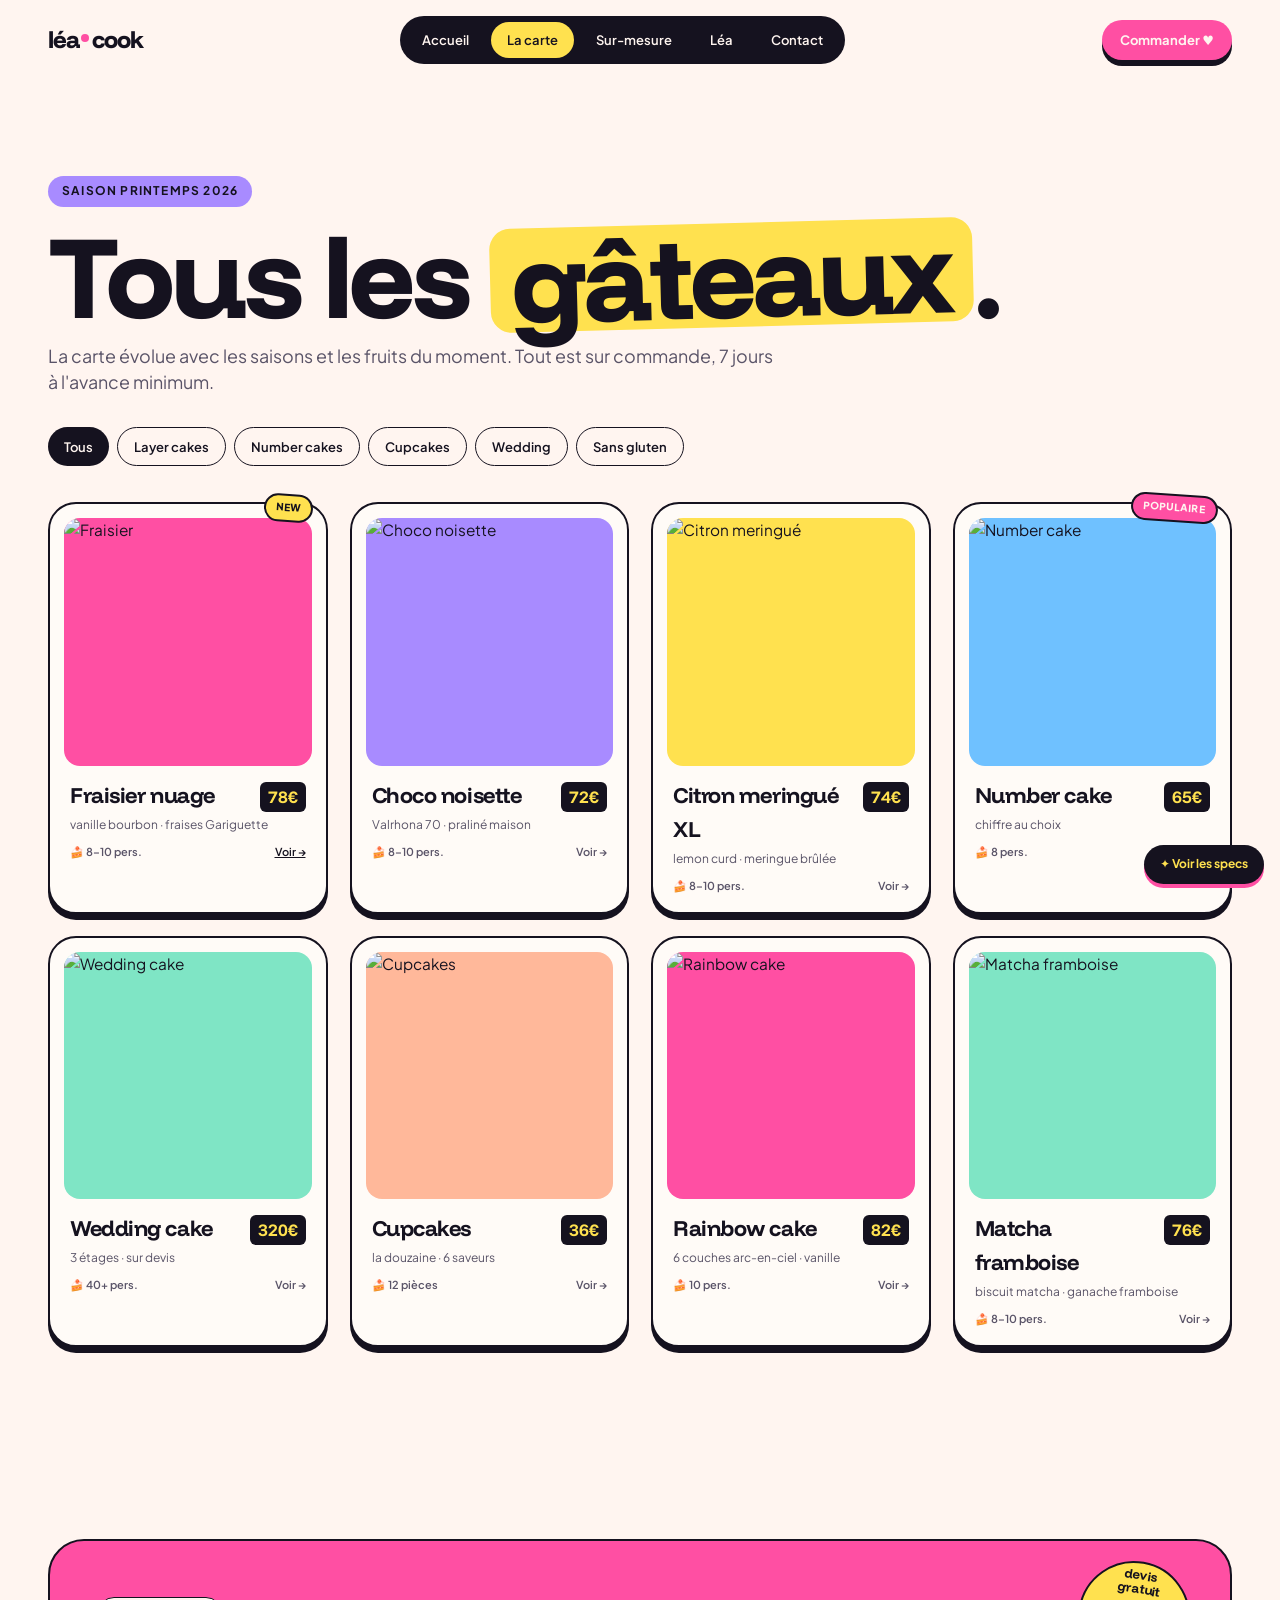
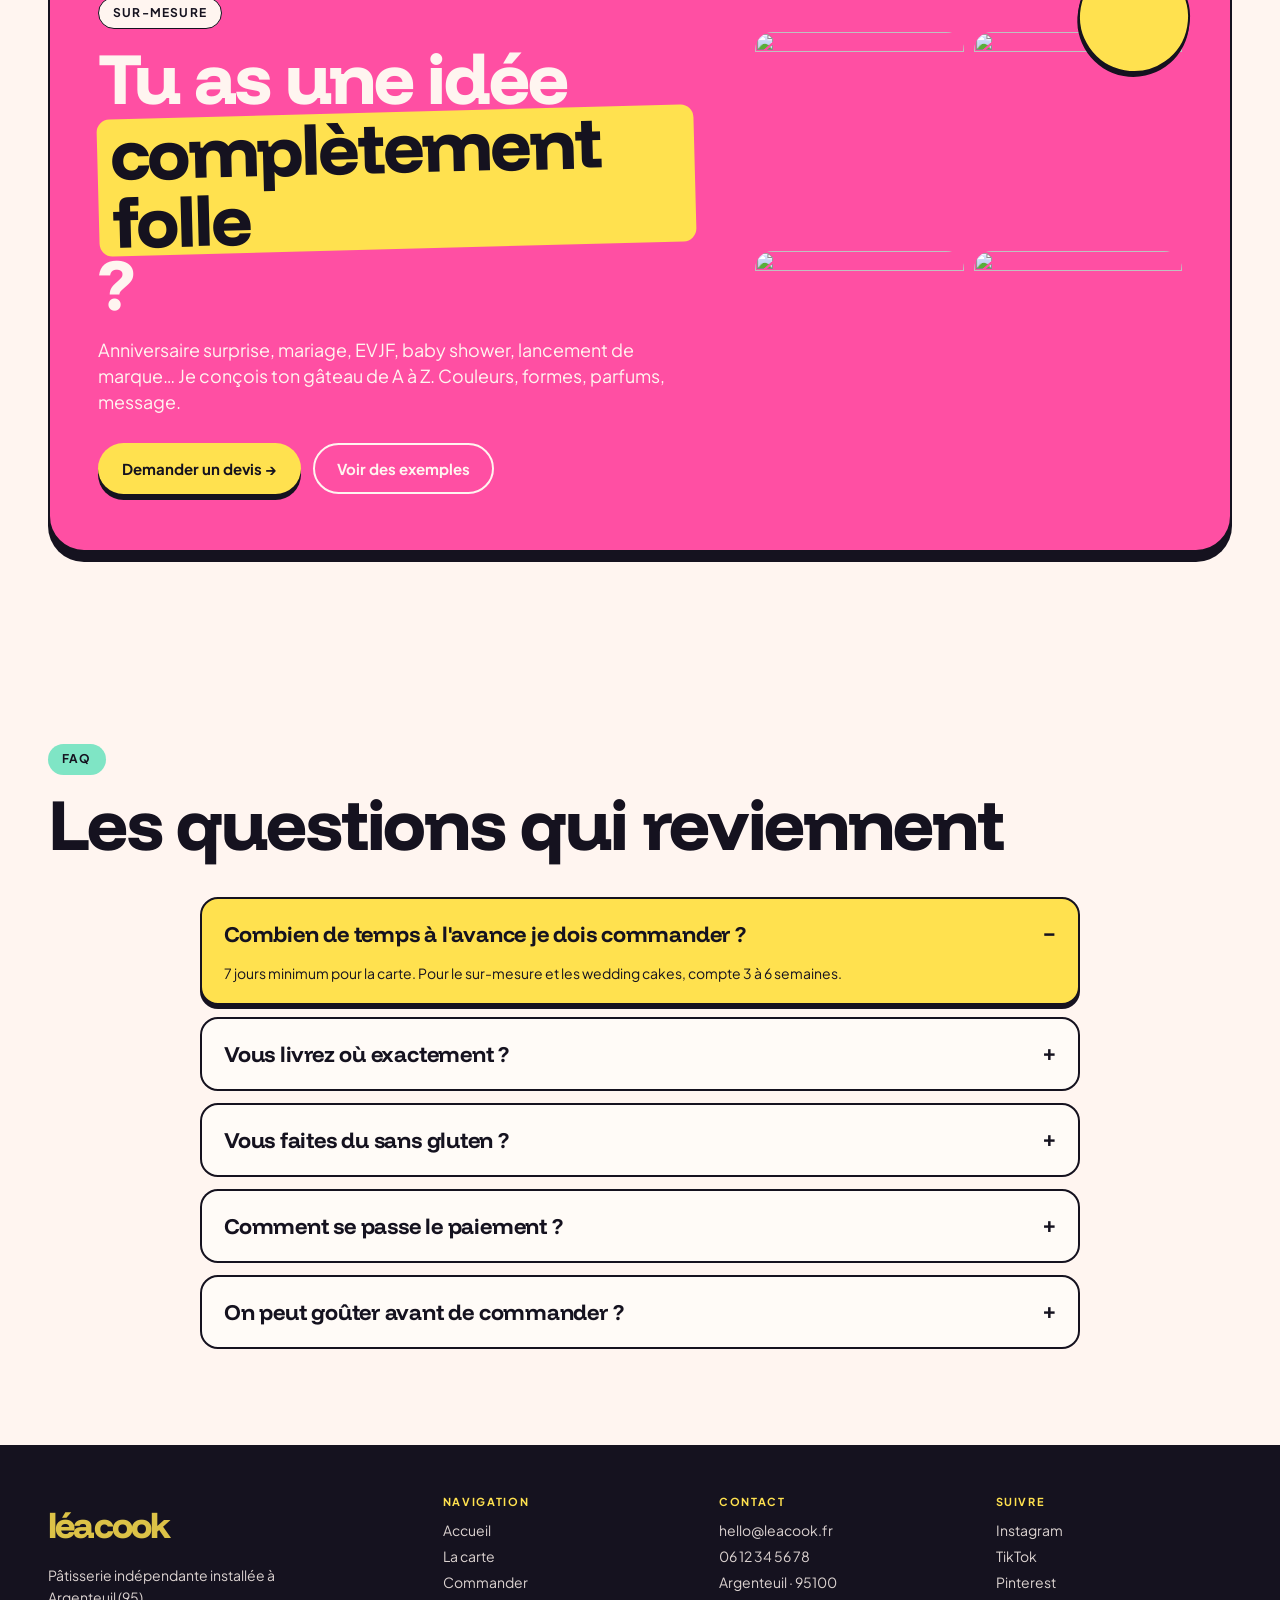
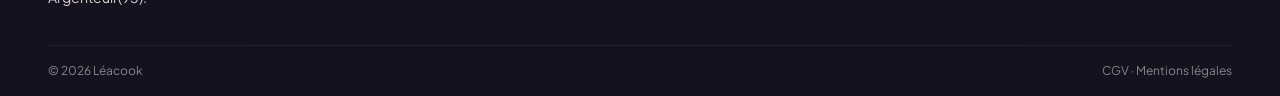
==== léacook/carte.html @ 70125876 "Add files via upload" ====
<!doctype html>
<html lang="fr">
<head>
<meta charset="utf-8" />
<meta name="viewport" content="width=device-width, initial-scale=1" />
<title>La carte — Léacook</title>
<link rel="preconnect" href="https://fonts.googleapis.com" />
<link rel="preconnect" href="https://fonts.gstatic.com" crossorigin />
<link href="https://fonts.googleapis.com/css2?family=Funnel+Display:wght@500;700;800&family=Plus+Jakarta+Sans:wght@400;500;600;700;800&display=swap" rel="stylesheet" />
<link rel="stylesheet" href="styles.css" />
</head>
<body>

<header class="nav">
  <a href="index.html" class="logo">léa<span class="dot"></span>cook</a>
  <nav class="nav-links">
    <a href="index.html">Accueil</a>
    <a href="carte.html" class="active">La carte</a>
    <a href="index.html#sur-mesure">Sur-mesure</a>
    <a href="index.html#lea">Léa</a>
    <a href="index.html#contact">Contact</a>
  </nav>
  <a href="commander.html" class="btn btn--pink btn--sm nav-cta">Commander ♥</a>
  <button class="nav-burger" aria-label="Menu">☰</button>
</header>

<section class="section" style="padding-bottom: 24px;">
  <div class="container">
    <span class="pill pill--lilac" style="margin-bottom: 16px;">Saison printemps 2026</span>
    <h1 class="h1" style="margin-bottom: 16px;">
      Tous les <span class="hl hl--lemon">gâteaux</span>.
    </h1>
    <p class="lead">
      La carte évolue avec les saisons et les fruits du moment.
      Tout est sur commande, 7 jours à l'avance minimum.
    </p>
  </div>
</section>

<div style="position: sticky; top: 74px; z-index: 40; background: var(--cream); padding: 8px 0;">
  <div class="container">
    <div class="chips">
      <button class="chip chip--active">Tous</button>
      <button class="chip">Layer cakes</button>
      <button class="chip">Number cakes</button>
      <button class="chip">Cupcakes</button>
      <button class="chip">Wedding</button>
      <button class="chip">Sans gluten</button>
    </div>
  </div>
</div>

<section class="section" style="padding-top: 24px;">
  <div class="container">
    <div class="grid-cakes grid-cakes--4">
      <article class="card">
        <span class="badge">NEW</span>
        <img class="card__photo" src="https://images.unsplash.com/photo-1565958011703-44f9829ba187?w=600&h=600&fit=crop&q=80" alt="Fraisier" style="background: var(--pink);" />
        <div class="card__body">
          <div class="card__title-row"><h3 class="card__title">Fraisier nuage</h3><span class="card__price">78€</span></div>
          <p class="card__desc">vanille bourbon · fraises Gariguette</p>
          <div class="card__meta"><span>🍰 8–10 pers.</span><a href="fraisier.html" style="color: var(--ink); text-decoration: underline;">Voir →</a></div>
        </div>
      </article>
      <article class="card">
        <img class="card__photo" src="https://images.unsplash.com/photo-1606890737304-57a1ca8a5b62?w=600&h=600&fit=crop&q=80" alt="Choco noisette" style="background: var(--lilac);" />
        <div class="card__body">
          <div class="card__title-row"><h3 class="card__title">Choco noisette</h3><span class="card__price">72€</span></div>
          <p class="card__desc">Valrhona 70 · praliné maison</p>
          <div class="card__meta"><span>🍰 8–10 pers.</span><span>Voir →</span></div>
        </div>
      </article>
      <article class="card">
        <img class="card__photo" src="https://images.unsplash.com/photo-1571115177098-24ec42ed204d?w=600&h=600&fit=crop&q=80" alt="Citron meringué" style="background: var(--lemon);" />
        <div class="card__body">
          <div class="card__title-row"><h3 class="card__title">Citron meringué XL</h3><span class="card__price">74€</span></div>
          <p class="card__desc">lemon curd · meringue brûlée</p>
          <div class="card__meta"><span>🍰 8–10 pers.</span><span>Voir →</span></div>
        </div>
      </article>
      <article class="card">
        <span class="badge badge--pink">POPULAIRE</span>
        <img class="card__photo" src="https://images.unsplash.com/photo-1535254973040-607b474cb50d?w=600&h=600&fit=crop&q=80" alt="Number cake" style="background: var(--sky);" />
        <div class="card__body">
          <div class="card__title-row"><h3 class="card__title">Number cake</h3><span class="card__price">65€</span></div>
          <p class="card__desc">chiffre au choix</p>
          <div class="card__meta"><span>🍰 8 pers.</span><span>Voir →</span></div>
        </div>
      </article>
      <article class="card">
        <img class="card__photo" src="https://images.unsplash.com/photo-1557925923-cd4648e211a0?w=600&h=600&fit=crop&q=80" alt="Wedding cake" style="background: var(--mint);" />
        <div class="card__body">
          <div class="card__title-row"><h3 class="card__title">Wedding cake</h3><span class="card__price">320€</span></div>
          <p class="card__desc">3 étages · sur devis</p>
          <div class="card__meta"><span>🍰 40+ pers.</span><span>Voir →</span></div>
        </div>
      </article>
      <article class="card">
        <img class="card__photo" src="https://images.unsplash.com/photo-1599785209707-a456fc1337bb?w=600&h=600&fit=crop&q=80" alt="Cupcakes" style="background: var(--peach);" />
        <div class="card__body">
          <div class="card__title-row"><h3 class="card__title">Cupcakes</h3><span class="card__price">36€</span></div>
          <p class="card__desc">la douzaine · 6 saveurs</p>
          <div class="card__meta"><span>🍰 12 pièces</span><span>Voir →</span></div>
        </div>
      </article>
      <article class="card">
        <img class="card__photo" src="https://images.unsplash.com/photo-1464347744102-11db6282f854?w=600&h=600&fit=crop&q=80" alt="Rainbow cake" style="background: var(--pink);" />
        <div class="card__body">
          <div class="card__title-row"><h3 class="card__title">Rainbow cake</h3><span class="card__price">82€</span></div>
          <p class="card__desc">6 couches arc-en-ciel · vanille</p>
          <div class="card__meta"><span>🍰 10 pers.</span><span>Voir →</span></div>
        </div>
      </article>
      <article class="card">
        <img class="card__photo" src="https://images.unsplash.com/photo-1578985545062-69928b1d9587?w=600&h=600&fit=crop&q=80" alt="Matcha framboise" style="background: var(--mint);" />
        <div class="card__body">
          <div class="card__title-row"><h3 class="card__title">Matcha framboise</h3><span class="card__price">76€</span></div>
          <p class="card__desc">biscuit matcha · ganache framboise</p>
          <div class="card__meta"><span>🍰 8–10 pers.</span><span>Voir →</span></div>
        </div>
      </article>
    </div>
  </div>
</section>

<section class="section">
  <div class="container">
    <div class="cta-band">
      <div class="sticker no-mobile" style="top: 20px; right: 40px; transform: rotate(10deg);">devis<br />gratuit</div>
      <div class="cta-band__grid">
        <div>
          <span class="pill pill--cream" style="margin-bottom: 14px;">Sur-mesure</span>
          <h2 class="h2" style="margin-bottom: 20px;">
            Tu as une idée<br />
            <span class="hl hl--lemon" style="color: var(--ink);">complètement folle</span> ?
          </h2>
          <p class="lead" style="color: var(--cream); margin-bottom: 28px;">
            Anniversaire surprise, mariage, EVJF, baby shower, lancement de marque…
            Je conçois ton gâteau de A à Z. Couleurs, formes, parfums, message.
          </p>
          <div class="flex gap-3" style="flex-wrap: wrap;">
            <a href="commander.html" class="btn btn--lemon">Demander un devis →</a>
            <a href="#" class="btn btn--ghost" style="color: var(--cream); border-color: var(--cream);">Voir des exemples</a>
          </div>
        </div>
        <div style="display: grid; grid-template-columns: 1fr 1fr; gap: 10px;">
          <img src="https://images.unsplash.com/photo-1557925923-cd4648e211a0?w=400&h=400&fit=crop&q=80" alt="" style="width:100%; aspect-ratio:1/1; border-radius:18px; object-fit:cover;" />
          <img src="https://images.unsplash.com/photo-1464347744102-11db6282f854?w=400&h=400&fit=crop&q=80" alt="" style="width:100%; aspect-ratio:1/1; border-radius:18px; object-fit:cover;" />
          <img src="https://images.unsplash.com/photo-1542826438-bd32f43d626f?w=400&h=400&fit=crop&q=80" alt="" style="width:100%; aspect-ratio:1/1; border-radius:18px; object-fit:cover;" />
          <img src="https://images.unsplash.com/photo-1578985545062-69928b1d9587?w=400&h=400&fit=crop&q=80" alt="" style="width:100%; aspect-ratio:1/1; border-radius:18px; object-fit:cover;" />
        </div>
      </div>
    </div>
  </div>
</section>

<section class="section">
  <div class="container">
    <span class="pill pill--mint" style="margin-bottom: 14px;">FAQ</span>
    <h2 class="h2" style="margin-bottom: 40px;">Les questions qui reviennent</h2>
    <div class="faq">
      <details class="faq__item" open>
        <summary class="faq__q">Combien de temps à l'avance je dois commander ?</summary>
        <p class="faq__a">7 jours minimum pour la carte. Pour le sur-mesure et les wedding cakes, compte 3 à 6 semaines.</p>
      </details>
      <details class="faq__item">
        <summary class="faq__q">Vous livrez où exactement ?</summary>
        <p class="faq__a">Tout le Val d'Oise (95) et la petite couronne nord (Saint-Denis, Asnières, Gennevilliers). Livraison à partir de 8€ selon la distance.</p>
      </details>
      <details class="faq__item">
        <summary class="faq__q">Vous faites du sans gluten ?</summary>
        <p class="faq__a">Oui, sur demande, avec un supplément de 8€. Mention "atelier non certifié sans allergènes" — je travaille avec de la farine dans le même espace.</p>
      </details>
      <details class="faq__item">
        <summary class="faq__q">Comment se passe le paiement ?</summary>
        <p class="faq__a">Acompte de 30% à la commande, solde à la livraison. CB, virement ou espèces.</p>
      </details>
      <details class="faq__item">
        <summary class="faq__q">On peut goûter avant de commander ?</summary>
        <p class="faq__a">Pour les wedding cakes uniquement, sur rendez-vous à l'atelier d'Argenteuil.</p>
      </details>
    </div>
  </div>
</section>

<footer class="footer">
  <div class="footer__grid">
    <div class="footer__col">
      <a class="logo" href="index.html" style="color: var(--lemon); font-size: 36px;">léa<span class="dot"></span>cook</a>
      <p style="margin-top: 12px; max-width: 280px;">Pâtisserie indépendante installée à Argenteuil (95).</p>
    </div>
    <div class="footer__col"><h4>Navigation</h4>
      <a href="index.html">Accueil</a><a href="carte.html">La carte</a><a href="commander.html">Commander</a>
    </div>
    <div class="footer__col"><h4>Contact</h4>
      <p>hello@leacook.fr</p><p>06 12 34 56 78</p><p>Argenteuil · 95100</p>
    </div>
    <div class="footer__col"><h4>Suivre</h4>
      <a href="#">Instagram</a><a href="#">TikTok</a><a href="#">Pinterest</a>
    </div>
  </div>
  <div class="footer__bottom">
    <span>© 2026 Léacook</span>
    <span>CGV · Mentions légales</span>
  </div>
</footer>

<a href="specs.html" class="specs-ribbon">✦ Voir les specs</a>

</body>
</html>
---- léacook/styles.css ----
/* =========================================================
   Léacook — design system (Bonbon)
   Mobile-first · breakpoints 640 / 1024 / 1280
   ========================================================= */

:root {
  /* Couleurs */
  --pink: #FF4FA3;
  --lilac: #A88BFF;
  --lemon: #FFE14F;
  --sky: #6FC1FF;
  --mint: #7FE5C5;
  --peach: #FFB89A;
  --cream: #FFF5F0;
  --paper: #FFFBF7;
  --ink: #15121F;
  --ink-soft: #5A5468;

  /* Type */
  --font-display: 'Funnel Display', 'Bricolage Grotesque', system-ui, sans-serif;
  --font-body: 'Plus Jakarta Sans', system-ui, sans-serif;

  /* Espacement fluide */
  --pad-x: clamp(18px, 4vw, 48px);
  --gap-section: clamp(48px, 8vw, 96px);

  /* Tailles type fluides */
  --fs-h1: clamp(48px, 10vw, 116px);
  --fs-h2: clamp(36px, 6vw, 72px);
  --fs-h3: clamp(22px, 2.4vw, 30px);
  --fs-display: clamp(48px, 9vw, 96px);
  --fs-body: clamp(15px, 1.2vw, 17px);
  --fs-body-lg: clamp(16px, 1.4vw, 20px);

  /* Container */
  --container: 1280px;

  /* Shadow durs */
  --sh-2: 0 4px 0 var(--ink);
  --sh-3: 0 6px 0 var(--ink);
  --sh-4: 0 8px 0 var(--ink);
}

* { box-sizing: border-box; }

html, body {
  margin: 0;
  padding: 0;
  background: var(--cream);
  color: var(--ink);
  font-family: var(--font-body);
  font-size: var(--fs-body);
  line-height: 1.55;
  -webkit-font-smoothing: antialiased;
}

body { overflow-x: hidden; }
img { max-width: 100%; display: block; }
a { color: inherit; }
button { font: inherit; cursor: pointer; }

.container {
  max-width: var(--container);
  margin: 0 auto;
  padding: 0 var(--pad-x);
}

/* ---------- Type helpers ---------- */
.display { font-family: var(--font-display); font-weight: 800; letter-spacing: -0.04em; line-height: 0.92; }
.h1 { font-family: var(--font-display); font-weight: 800; font-size: var(--fs-h1); line-height: 0.9; letter-spacing: -0.035em; margin: 0; }
.h2 { font-family: var(--font-display); font-weight: 800; font-size: var(--fs-h2); line-height: 0.95; letter-spacing: -0.03em; margin: 0; }
.h3 { font-family: var(--font-display); font-weight: 700; font-size: var(--fs-h3); line-height: 1.05; letter-spacing: -0.015em; margin: 0; }
.lead { font-size: var(--fs-body-lg); line-height: 1.45; color: var(--ink-soft); margin: 0; max-width: 56ch; }

/* Mots highlightés */
.hl { display: inline-block; padding: 0 0.18em; border-radius: 0.18em; }
.hl--pink { background: var(--pink); color: var(--cream); transform: rotate(1.5deg); }
.hl--lilac { background: var(--lilac); transform: rotate(-2deg); }
.hl--lemon { background: var(--lemon); transform: rotate(-1.5deg); }
.hl--mint { background: var(--mint); }

/* ---------- Pill / Badge ---------- */
.pill {
  display: inline-flex; align-items: center; gap: 6px;
  padding: 6px 14px; border-radius: 999px;
  font-size: 12px; font-weight: 700;
  text-transform: uppercase; letter-spacing: 0.1em;
  background: var(--sky); color: var(--ink);
}
.pill--lilac { background: var(--lilac); }
.pill--lemon { background: var(--lemon); }
.pill--mint { background: var(--mint); }
.pill--cream { background: var(--cream); border: 1.5px solid var(--ink); }
.pill--pink { background: var(--pink); color: var(--cream); }

.pill .dot { width: 8px; height: 8px; border-radius: 50%; background: var(--pink); }

/* ---------- Buttons ---------- */
.btn {
  display: inline-flex; align-items: center; justify-content: center; gap: 6px;
  background: var(--ink); color: var(--lemon); border: none;
  padding: 14px 24px; border-radius: 999px;
  font-family: var(--font-body); font-weight: 700; font-size: 15px;
  box-shadow: 0 6px 0 var(--pink);
  transition: transform .12s, box-shadow .12s;
  text-decoration: none;
  white-space: nowrap;
}
.btn:hover { transform: translateY(-2px); box-shadow: 0 8px 0 var(--pink); }
.btn:active { transform: translateY(2px); box-shadow: 0 2px 0 var(--pink); }

.btn--lg { padding: 18px 32px; font-size: 16px; box-shadow: 0 8px 0 var(--pink); }
.btn--sm { padding: 10px 18px; font-size: 13px; box-shadow: 0 4px 0 var(--pink); }

.btn--pink { background: var(--pink); color: var(--cream); box-shadow: 0 6px 0 var(--ink); }
.btn--pink:hover { box-shadow: 0 8px 0 var(--ink); }
.btn--lemon { background: var(--lemon); color: var(--ink); box-shadow: 0 6px 0 var(--ink); }

.btn--ghost {
  background: transparent; color: var(--ink);
  border: 2px solid var(--ink); box-shadow: none;
  padding: 12px 22px;
}
.btn--ghost:hover { background: var(--ink); color: var(--cream); transform: none; }
.btn--ghost.btn--lg { padding: 16px 30px; }

.btn--full { width: 100%; }

/* ---------- Nav ---------- */
.nav {
  display: flex; align-items: center; justify-content: space-between;
  padding: 16px var(--pad-x);
  position: sticky; top: 0; z-index: 50;
  background: var(--cream);
}

.logo {
  font-family: var(--font-display); font-weight: 800;
  font-size: 24px; letter-spacing: -0.05em;
  display: inline-flex; align-items: center; gap: 3px;
  text-decoration: none; color: var(--ink);
}
.logo .dot {
  width: 8px; height: 8px; border-radius: 50%;
  background: var(--pink); margin-bottom: 4px;
}

.nav-links {
  display: none; /* hidden on mobile */
  gap: 6px;
  background: var(--ink); padding: 6px; border-radius: 999px;
}
.nav-links a {
  padding: 8px 16px; border-radius: 999px;
  font-size: 13px; font-weight: 600; color: var(--cream);
  text-decoration: none; transition: background .15s;
}
.nav-links a.active { background: var(--lemon); color: var(--ink); }
.nav-links a:hover:not(.active) { background: rgba(255,255,255,0.12); }

.nav-burger {
  width: 42px; height: 42px; border-radius: 50%;
  background: var(--lemon); border: 2px solid var(--ink);
  font-size: 18px; display: grid; place-items: center;
}
.nav-cta { display: none; }

@media (min-width: 1024px) {
  .nav-links { display: inline-flex; }
  .nav-burger { display: none; }
  .nav-cta { display: inline-flex; }
}

/* ---------- Marquee ---------- */
.marquee {
  background: var(--ink); color: var(--lemon);
  padding: 16px 0; overflow: hidden;
  font-family: var(--font-display); font-weight: 800;
  font-size: clamp(16px, 2vw, 22px); letter-spacing: -0.02em;
  white-space: nowrap;
}
.marquee__track {
  display: inline-flex; gap: 32px;
  animation: marquee 30s linear infinite;
}
.marquee__track > span { display: inline-flex; align-items: center; gap: 32px; }
.marquee .star { color: var(--pink); }
@keyframes marquee { from { transform: translateX(0); } to { transform: translateX(-50%); } }

/* ---------- Cards (gâteaux) ---------- */
.card {
  background: var(--paper);
  border: 2px solid var(--ink); border-radius: 24px;
  padding: 12px; position: relative;
  box-shadow: var(--sh-3);
  transition: transform .15s, box-shadow .15s;
}
.card:hover { transform: translateY(-3px); box-shadow: var(--sh-4); }
.card__photo {
  width: 100%; aspect-ratio: 1 / 1;
  border-radius: 16px; object-fit: cover;
  background: var(--pink);
  border: 0;
}
.card__body { padding: 12px 6px 4px; }
.card__title-row {
  display: flex; justify-content: space-between; align-items: baseline; gap: 8px;
}
.card__title {
  font-family: var(--font-display); font-weight: 700;
  font-size: 18px; letter-spacing: -0.02em; margin: 0;
}
.card__price {
  font-family: var(--font-display); font-weight: 700; font-size: 16px;
  background: var(--ink); color: var(--lemon);
  padding: 2px 8px; border-radius: 6px; flex-shrink: 0;
}
.card__desc {
  font-size: 12px; color: var(--ink-soft);
  margin: 4px 0 0;
}
.card__meta {
  display: flex; justify-content: space-between; align-items: center;
  margin-top: 8px; font-size: 11px; color: var(--ink-soft); font-weight: 600;
}

.badge {
  position: absolute; top: -10px; right: 12px; z-index: 2;
  background: var(--lemon); color: var(--ink);
  padding: 4px 10px; border-radius: 999px;
  font-size: 10px; font-weight: 800; letter-spacing: 0.08em;
  border: 2px solid var(--ink);
  transform: rotate(4deg);
}
.badge--pink { background: var(--pink); color: var(--cream); }

@media (min-width: 640px) {
  .card__title { font-size: 20px; }
  .card__price { font-size: 17px; }
}
@media (min-width: 1024px) {
  .card { padding: 14px; border-radius: 28px; }
  .card__title { font-size: 22px; }
}

/* ---------- Grilles ---------- */
.grid-cakes {
  display: grid; gap: 14px;
  grid-template-columns: repeat(2, 1fr);
}
@media (min-width: 640px) { .grid-cakes { gap: 18px; } }
@media (min-width: 1024px) {
  .grid-cakes { grid-template-columns: repeat(3, 1fr); gap: 22px; }
  .grid-cakes--4 { grid-template-columns: repeat(4, 1fr); }
}

/* ---------- Sticker (badge circulaire) ---------- */
.sticker {
  position: absolute; z-index: 3;
  width: 80px; height: 80px; border-radius: 50%;
  background: var(--lemon); color: var(--ink);
  display: grid; place-items: center; text-align: center;
  font-family: var(--font-display); font-weight: 700;
  font-size: 11px; line-height: 1.1;
  border: 2.5px solid var(--ink);
  box-shadow: 0 4px 0 var(--ink);
  padding: 4px;
}
@media (min-width: 640px) {
  .sticker { width: 96px; height: 96px; font-size: 12px; }
}
@media (min-width: 1024px) {
  .sticker { width: 112px; height: 112px; font-size: 13px; }
}
.sticker--pink { background: var(--pink); color: var(--cream); }
.sticker--mint { background: var(--mint); }
.sticker--cream { background: var(--cream); }

/* ---------- HERO ---------- */
.hero {
  padding: 16px 0 32px;
}
.hero__inner {
  display: grid; gap: 32px;
  grid-template-columns: 1fr;
  align-items: center;
}
.hero__photo-wrap {
  position: relative; max-width: 540px; margin: 0 auto;
}
.hero__photo {
  width: 100%; aspect-ratio: 4 / 5;
  object-fit: cover; border-radius: 24px;
  border: 3px solid var(--ink);
  box-shadow: 0 8px 0 var(--ink);
}
.hero__h1 { font-size: var(--fs-h1); margin-bottom: 16px; }
.hero__lead { margin-bottom: 24px; }
.hero__ctas { display: flex; gap: 10px; flex-wrap: wrap; }
.hero__proof {
  display: flex; align-items: center; gap: 14px; margin-top: 28px;
}
.hero__proof-pics { display: flex; }
.hero__proof-pics img {
  width: 32px; height: 32px; border-radius: 50%;
  object-fit: cover; border: 2px solid var(--cream);
  margin-left: -8px;
}
.hero__proof-pics img:first-child { margin-left: 0; }

@media (min-width: 1024px) {
  .hero { padding: 32px 0 64px; }
  .hero__inner { grid-template-columns: 1.15fr 1fr; gap: 56px; }
  .hero__photo-wrap { max-width: none; }
  .hero__photo { aspect-ratio: 5 / 6; border-radius: 32px; box-shadow: 0 10px 0 var(--ink); }
  .hero__ctas { gap: 14px; }
}

/* ---------- Section générique ---------- */
.section { padding: var(--gap-section) 0; }
.section--lilac { background: var(--lilac); }
.section--sky { background: var(--sky); }
.section--pink { background: var(--pink); color: var(--cream); }

.section__header {
  display: flex; flex-direction: column; gap: 16px;
  margin-bottom: 32px;
}
@media (min-width: 1024px) {
  .section__header {
    flex-direction: row; align-items: flex-end; justify-content: space-between;
    margin-bottom: 48px;
  }
}

/* ---------- Filtres ---------- */
.chips { display: flex; gap: 8px; overflow-x: auto; padding-bottom: 4px; }
.chips::-webkit-scrollbar { display: none; }
.chip {
  flex-shrink: 0;
  padding: 8px 16px; border-radius: 999px;
  background: transparent; color: var(--ink);
  border: 1.5px solid var(--ink);
  font-family: var(--font-body); font-size: 13px; font-weight: 600;
}
.chip--active { background: var(--ink); color: var(--cream); border: none; padding: 9.5px 16px; }

/* ---------- Process / Steps ---------- */
.steps { display: grid; gap: 20px; grid-template-columns: 1fr; }
.step {
  background: var(--pink); color: var(--cream);
  border: 2.5px solid var(--ink); border-radius: 24px;
  padding: 24px; box-shadow: var(--sh-4);
}
.step--lemon { background: var(--lemon); color: var(--ink); }
.step--sky { background: var(--sky); color: var(--ink); }
.step__num {
  width: 44px; height: 44px; border-radius: 50%;
  background: var(--cream); color: var(--ink);
  border: 2px solid var(--ink);
  display: grid; place-items: center;
  font-family: var(--font-display); font-weight: 800; font-size: 22px;
  margin-bottom: 14px;
}
.step__title { font-family: var(--font-display); font-weight: 700; font-size: 24px; margin: 0 0 8px; }
.step__desc { margin: 0; font-size: 14px; line-height: 1.5; }
@media (min-width: 768px) {
  .steps { grid-template-columns: repeat(3, 1fr); gap: 24px; }
  .step { padding: 28px; }
}
@media (min-width: 1024px) {
  .step:nth-child(1) { transform: rotate(-1.5deg); }
  .step:nth-child(2) { transform: rotate(1.2deg); }
  .step:nth-child(3) { transform: rotate(-0.8deg); }
}

/* ---------- À propos ---------- */
.about { display: grid; gap: 32px; align-items: center; grid-template-columns: 1fr; }
.about__photo-wrap { position: relative; max-width: 480px; margin: 0 auto; }
.about__photo {
  width: 100%; aspect-ratio: 4/5; object-fit: cover;
  border-radius: 24px; border: 3px solid var(--ink);
  box-shadow: 0 8px 0 var(--ink);
}
@media (min-width: 1024px) {
  .about { grid-template-columns: 0.9fr 1.1fr; gap: 56px; }
  .about__photo-wrap { max-width: none; }
  .about__photo { border-radius: 28px; box-shadow: 0 10px 0 var(--ink); }
}

/* ---------- Reviews ---------- */
.reviews { display: grid; gap: 18px; grid-template-columns: 1fr; }
.review {
  background: var(--cream); border: 2.5px solid var(--ink); border-radius: 24px;
  padding: 24px; box-shadow: var(--sh-3);
}
.review--lemon { background: var(--lemon); }
.review--pink { background: var(--pink); color: var(--cream); }
.review__stars { font-size: 16px; margin-bottom: 12px; }
.review__text { font-family: var(--font-display); font-size: 20px; line-height: 1.35; margin: 0 0 18px; font-weight: 500; }
.review__author { display: flex; align-items: center; gap: 10px; }
.review__avatar {
  width: 32px; height: 32px; border-radius: 50%;
  background: var(--ink); color: var(--lemon);
  display: grid; place-items: center; font-weight: 700; font-size: 13px;
}
.review__name { font-size: 13px; font-weight: 700; }
.review__date { font-size: 12px; opacity: 0.7; }
@media (min-width: 768px) { .reviews { grid-template-columns: repeat(3, 1fr); gap: 22px; } }

/* ---------- Insta grid ---------- */
.insta-grid {
  display: grid; gap: 8px;
  grid-template-columns: repeat(3, 1fr);
}
.insta-grid img {
  width: 100%; aspect-ratio: 1/1; object-fit: cover; border-radius: 12px;
}
@media (min-width: 640px) { .insta-grid { grid-template-columns: repeat(6, 1fr); gap: 12px; } }

/* ---------- FAQ ---------- */
.faq { display: grid; gap: 12px; max-width: 880px; margin: 0 auto; }
.faq__item {
  background: var(--paper);
  border: 2px solid var(--ink); border-radius: 18px;
  padding: 18px 22px;
}
.faq__item[open] { background: var(--lemon); box-shadow: var(--sh-2); }
.faq__q {
  font-family: var(--font-display); font-weight: 700;
  font-size: 18px; cursor: pointer; list-style: none;
  display: flex; justify-content: space-between; align-items: center; gap: 12px;
  letter-spacing: -0.01em;
}
.faq__q::-webkit-details-marker { display: none; }
.faq__q::after { content: '+'; font-size: 22px; font-weight: 700; }
.faq__item[open] .faq__q::after { content: '−'; }
.faq__a { margin: 12px 0 0; font-size: 14px; line-height: 1.55; }
@media (min-width: 640px) { .faq__q { font-size: 22px; } }

/* ---------- CTA bandeau ---------- */
.cta-band {
  border: 2.5px solid var(--ink); border-radius: 32px;
  padding: 40px 28px; box-shadow: 0 10px 0 var(--ink);
  background: var(--pink); color: var(--cream);
  position: relative; overflow: hidden;
}
.cta-band__grid { display: grid; gap: 28px; align-items: center; }
@media (min-width: 1024px) {
  .cta-band { padding: 56px 48px; border-radius: 36px; }
  .cta-band__grid { grid-template-columns: 1.4fr 1fr; gap: 60px; }
}

/* ---------- Footer ---------- */
.footer {
  background: var(--ink); color: var(--cream);
  padding: 48px var(--pad-x) 16px;
}
.footer__grid {
  display: grid; gap: 32px;
  grid-template-columns: 1fr;
}
.footer__col h4 {
  color: var(--lemon); margin: 0 0 10px;
  font-size: 11px; font-weight: 700;
  text-transform: uppercase; letter-spacing: 0.15em;
}
.footer__col a, .footer__col p {
  display: block; color: var(--cream);
  text-decoration: none; font-size: 14px;
  margin: 4px 0; opacity: 0.85;
}
.footer__bottom {
  margin-top: 32px; padding-top: 16px;
  border-top: 1px solid rgba(255,255,255,0.12);
  display: flex; justify-content: space-between; flex-wrap: wrap; gap: 12px;
  font-size: 12px; opacity: 0.5;
}
@media (min-width: 640px) { .footer__grid { grid-template-columns: 2fr 1fr 1fr; } }
@media (min-width: 1024px) { .footer__grid { grid-template-columns: 1.5fr 1fr 1fr 1fr; gap: 40px; } }

/* ---------- Specs ribbon (lien vers la canvas) ---------- */
.specs-ribbon {
  position: fixed; bottom: 16px; right: 16px; z-index: 100;
  background: var(--ink); color: var(--lemon);
  padding: 10px 16px; border-radius: 999px;
  font-size: 12px; font-weight: 700; text-decoration: none;
  box-shadow: 0 4px 0 var(--pink);
}

/* ---------- Utilities ---------- */
.no-mobile { display: none; }
@media (min-width: 768px) { .no-mobile { display: initial; } .no-desktop { display: none; } }
.flex { display: flex; }
.gap-2 { gap: 8px; }
.gap-3 { gap: 12px; }
.gap-4 { gap: 16px; }
.mt-2 { margin-top: 8px; }
.mt-4 { margin-top: 16px; }
.mt-6 { margin-top: 24px; }
.center { text-align: center; }
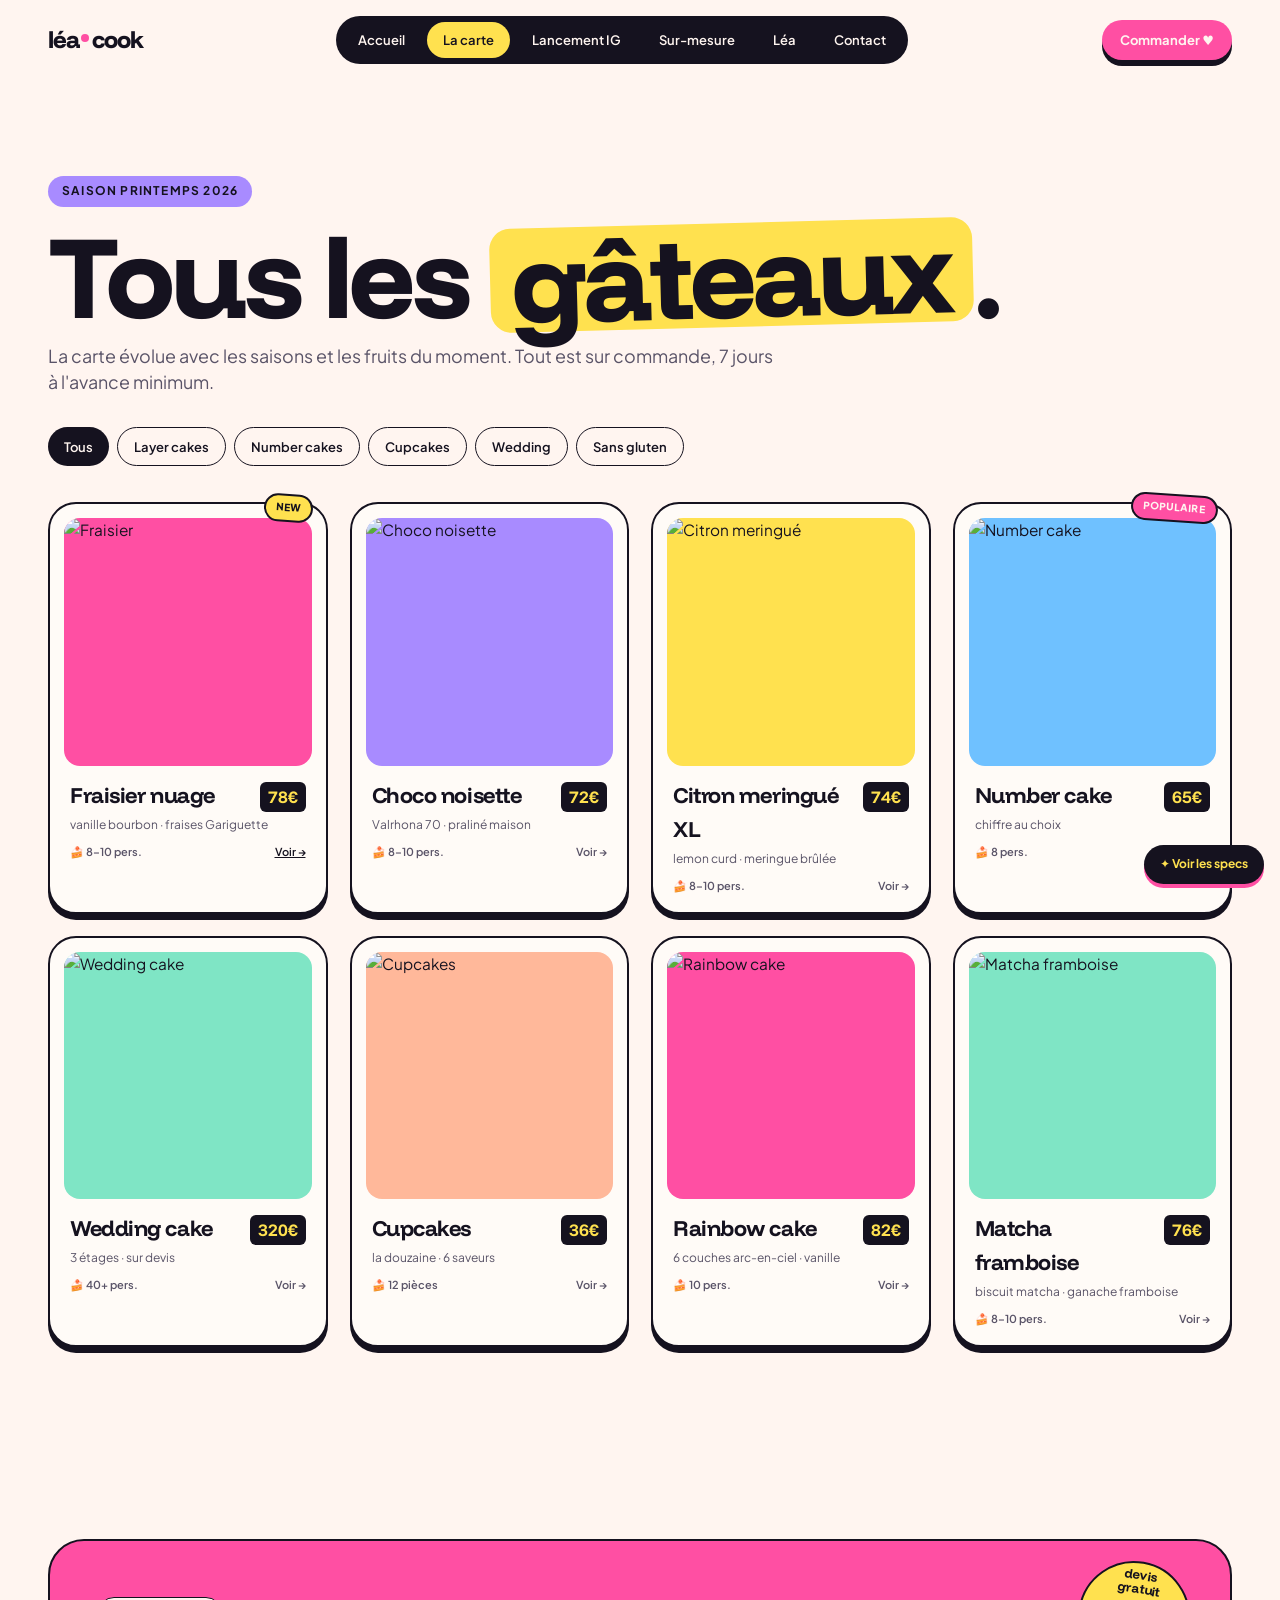
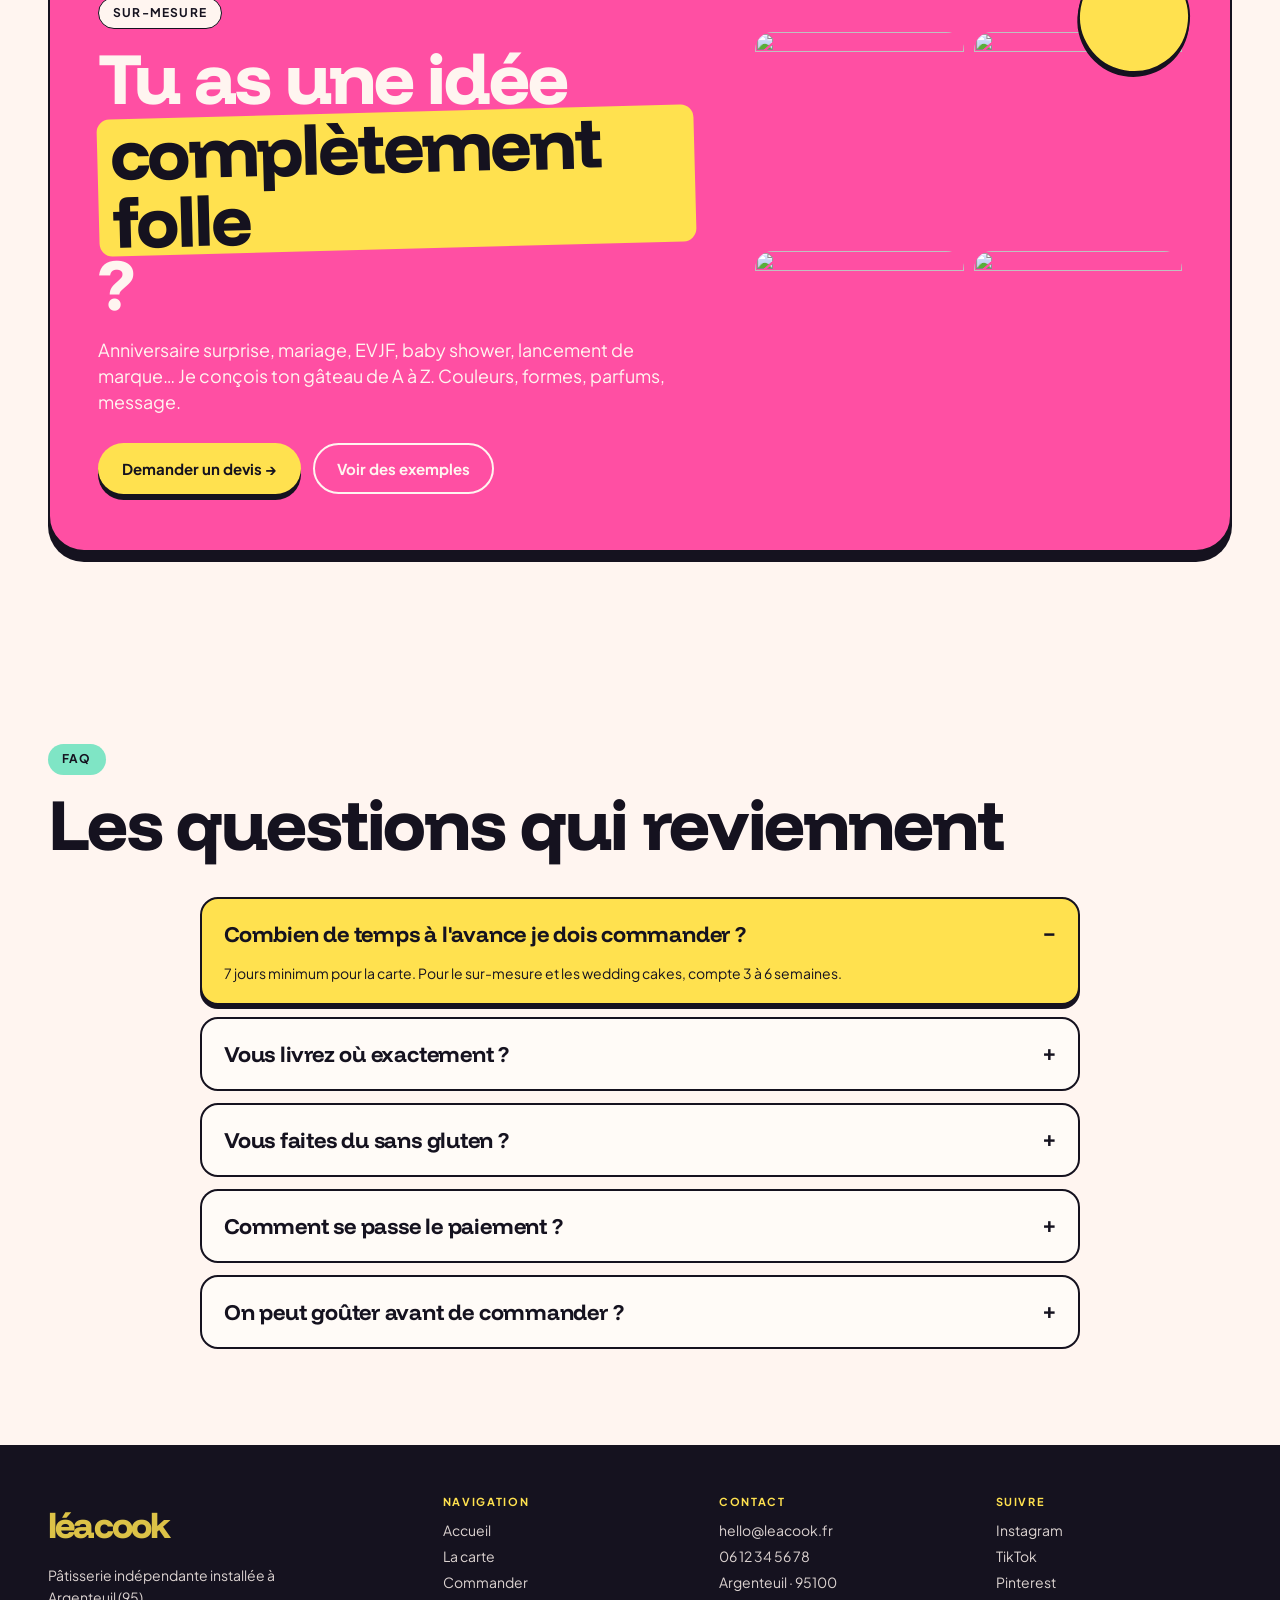
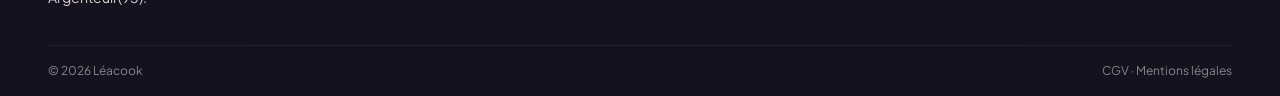
==== commit 9418e1f0: "Add files via upload" ====
--- a/léacook/carte.html
+++ b/léacook/carte.html
@@ -16,6 +16,7 @@
   <nav class="nav-links">
     <a href="index.html">Accueil</a>
     <a href="carte.html" class="active">La carte</a>
+    <a href="instagram.html">Lancement IG</a>
     <a href="index.html#sur-mesure">Sur-mesure</a>
     <a href="index.html#lea">Léa</a>
     <a href="index.html#contact">Contact</a>
@@ -207,5 +208,6 @@
 
 <a href="specs.html" class="specs-ribbon">✦ Voir les specs</a>
 
+<script src="site.js"></script>
 </body>
 </html>
--- a/léacook/styles.css
+++ b/léacook/styles.css
@@ -158,6 +158,20 @@
 .nav-links a.active { background: var(--lemon); color: var(--ink); }
 .nav-links a:hover:not(.active) { background: rgba(255,255,255,0.12); }
 
+/* Mobile drawer */
+.nav-links--open {
+  display: flex !important;
+  flex-direction: column; gap: 4px;
+  position: fixed; top: 70px; left: 16px; right: 16px;
+  background: var(--ink); padding: 16px;
+  border-radius: 24px; border: 2px solid var(--ink);
+  box-shadow: 0 12px 32px rgba(0,0,0,0.25);
+  z-index: 60;
+}
+.nav-links--open a {
+  padding: 14px 18px; font-size: 15px;
+}
+
 .nav-burger {
   width: 42px; height: 42px; border-radius: 50%;
   background: var(--lemon); border: 2px solid var(--ink);
@@ -488,6 +502,47 @@
   box-shadow: 0 4px 0 var(--pink);
 }
 
+/* ---------- Mascot easter egg ---------- */
+.mascot {
+  position: fixed; bottom: 16px; left: 16px; z-index: 200;
+  pointer-events: none;
+  opacity: 0; transform: translateY(20px) scale(0.7);
+  transition: opacity .4s, transform .5s cubic-bezier(.4,1.7,.4,1);
+}
+.mascot--visible { opacity: 1; transform: translateY(0) scale(1); }
+.mascot__svg { display: block; animation: mascotBounce 1.1s ease-in-out infinite; }
+@keyframes mascotBounce {
+  0%, 100% { transform: translateY(0) rotate(-2deg); }
+  50% { transform: translateY(-10px) rotate(2deg); }
+}
+.mascot__bubble {
+  background: var(--cream); color: var(--ink);
+  border: 2.5px solid var(--ink);
+  padding: 8px 16px; border-radius: 18px;
+  font-family: var(--font-display); font-weight: 800; font-size: 20px;
+  display: inline-block; margin-bottom: 8px; margin-left: 50px;
+  position: relative;
+  box-shadow: 0 4px 0 var(--ink);
+  animation: mascotPop .4s cubic-bezier(.4,1.8,.4,1) both;
+}
+.mascot__bubble::after {
+  content: ''; position: absolute; left: 14px; bottom: -10px;
+  width: 0; height: 0;
+  border: 8px solid transparent;
+  border-top-color: var(--ink); border-bottom: 0;
+}
+.mascot__bubble::before {
+  content: ''; position: absolute; left: 17px; bottom: -6px;
+  width: 0; height: 0;
+  border: 5px solid transparent;
+  border-top-color: var(--cream); border-bottom: 0;
+  z-index: 1;
+}
+@keyframes mascotPop {
+  from { opacity: 0; transform: translateY(4px) scale(0.8); }
+  to { opacity: 1; transform: translateY(0) scale(1); }
+}
+
 /* ---------- Utilities ---------- */
 .no-mobile { display: none; }
 @media (min-width: 768px) { .no-mobile { display: initial; } .no-desktop { display: none; } }
